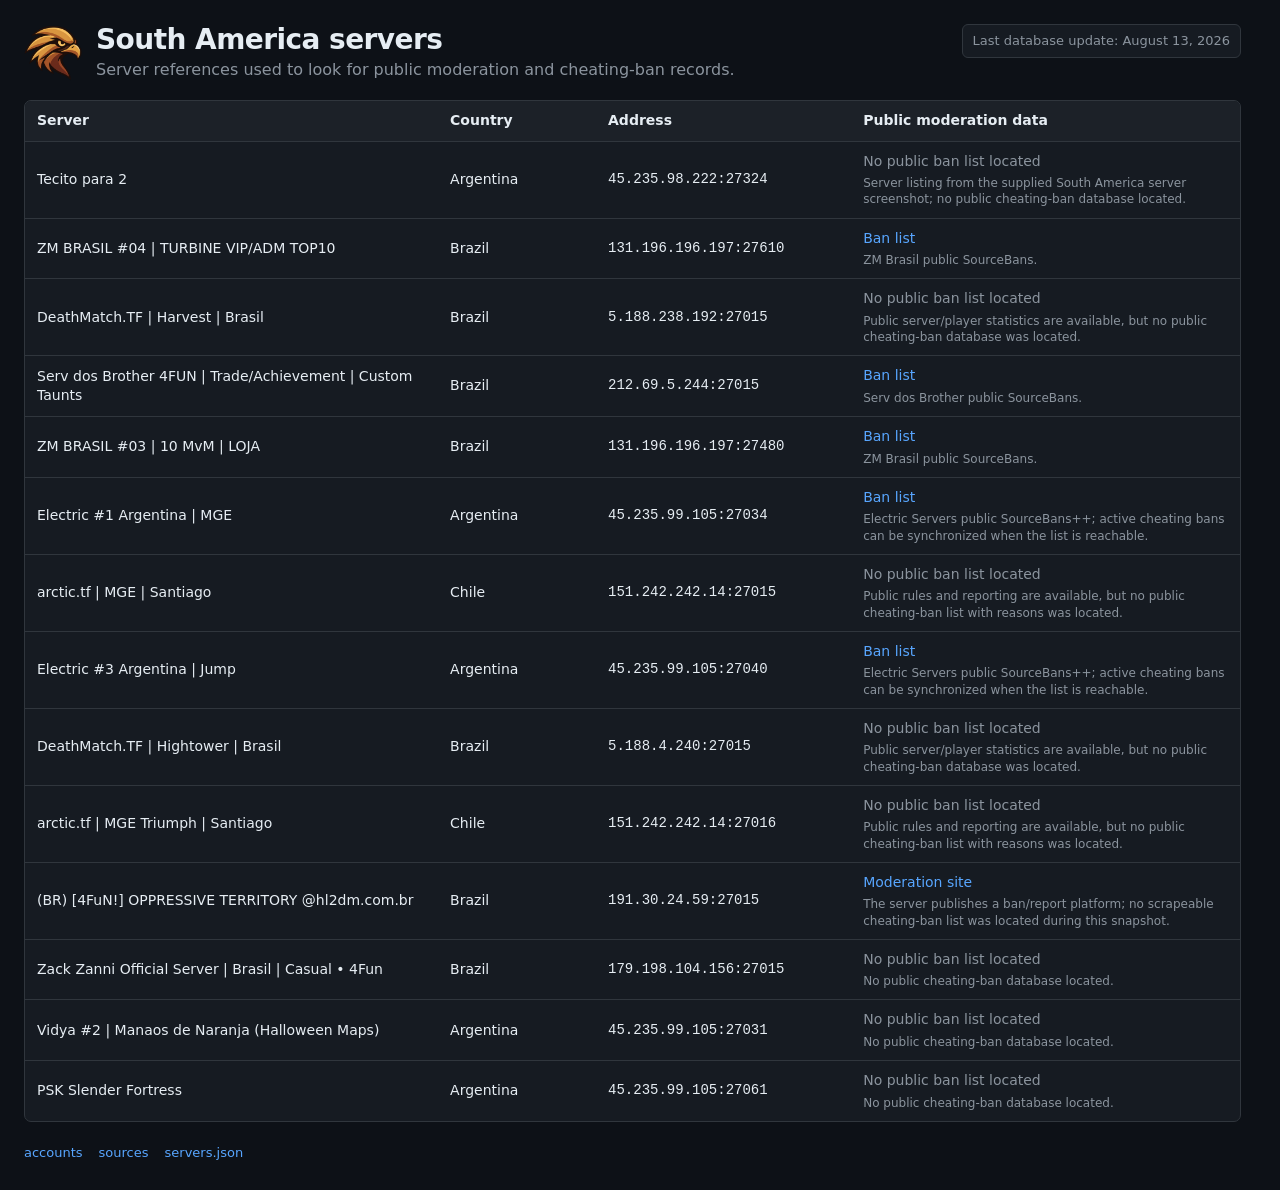
==== docs/servers.html @ b8cc290c "Release TF2 Sentinel database and site overhaul Rename the project to TF2 Sentinel, rebuild the GitH" ====
<!doctype html>
<html lang="en">
<head>
<meta charset="utf-8">
<meta name="viewport" content="width=device-width,initial-scale=1">
<meta name="description" content="South American TF2 server references tracked by TF2 Sentinel.">
<meta name="theme-color" content="#0d1117">
<title>South America servers · TF2 Sentinel</title>
<link rel="icon" href="favicon.ico" sizes="any">
<link rel="icon" type="image/png" sizes="32x32" href="assets/favicon-32.png">
<link rel="stylesheet" href="style.css">
</head>
<body>
<main class="page-shell">
<header class="site-header">
  <div class="brand"><img class="brand-logo" src="assets/sentinel-logo.png" alt="" width="58" height="58"><div><h1>South America servers</h1><p>Server references used to look for public moderation and cheating-ban records.</p></div></div>
  <div class="db-update" id="last-update">Last database update: —</div>
</header>
<div class="table-wrap"><table class="server-table"><thead><tr><th>Server</th><th>Country</th><th>Address</th><th>Public moderation data</th></tr></thead><tbody id="rows"></tbody></table></div>
<footer class="site-footer"><a href="index.html">accounts</a><a href="sources.html">sources</a><a href="data/servers.json">servers.json</a></footer>
</main>
<script>
'use strict';
const esc=v=>String(v??'').replace(/[&<>"']/g,c=>({'&':'&amp;','<':'&lt;','>':'&gt;','"':'&quot;',"'":'&#39;'})[c]);
Promise.all([fetch('data/servers.json').then(r=>r.json()),fetch('data/meta.json',{cache:'no-store'}).then(r=>r.json())]).then(([data,meta])=>{
 document.getElementById('last-update').textContent=`Last database update: ${meta.last_database_update_display||'—'}`;
 document.getElementById('rows').innerHTML=data.map(row=>{
 const linkLabel=/sourcebans|banlist/i.test(`${row.public_moderation_url||''} ${row.notes||''}`)?'Ban list':'Moderation site';
 const link=row.public_moderation_url?`<a href="${esc(row.public_moderation_url)}" target="_blank" rel="noreferrer">${linkLabel}</a>`:`<span class="muted">No public ban list located</span>`;
 const note=row.notes?`<div class="server-note">${esc(row.notes)}</div>`:'';
 return `<tr><td>${esc(row.server_name)}</td><td>${esc(row.country)}</td><td class="mono">${esc(row.address)}</td><td>${link}${note}</td></tr>`;
}).join('');
});
</script>
</body>
</html>
---- docs/style.css ----
:root {
  --sticky-tools-height: 96px;
  color-scheme: dark;
  --bg: #0d1117;
  --panel: #161b22;
  --panel-2: #1c2128;
  --panel-3: #22272e;
  --border: #30363d;
  --border-strong: #444c56;
  --text: #e6edf3;
  --muted: #8b949e;
  --link: #58a6ff;
  --accent: #d58b32;
  --accent-soft: rgba(213, 139, 50, 0.12);
}

* { box-sizing: border-box; }
html { scrollbar-gutter: stable; }
body {
  margin: 0;
  background: var(--bg);
  color: var(--text);
  font-family: system-ui, -apple-system, BlinkMacSystemFont, "Segoe UI", sans-serif;
  line-height: 1.4;
}
button, input, select { font: inherit; }
a { color: var(--link); text-decoration: none; }
a:hover { text-decoration: underline; }
.sr-only { position: absolute; width: 1px; height: 1px; padding: 0; margin: -1px; overflow: hidden; clip: rect(0,0,0,0); white-space: nowrap; border: 0; }
.muted { color: var(--muted); }
.mono { font-family: ui-monospace, SFMono-Regular, Consolas, "Liberation Mono", monospace; font-variant-numeric: tabular-nums; }

.page-shell { width: min(1540px, 100%); margin: 0 auto; padding: 24px; }
.site-header { display: flex; justify-content: space-between; align-items: flex-start; gap: 24px; margin-bottom: 18px; }
.brand { display: flex; align-items: center; gap: 14px; min-width: 0; }
.brand-logo { flex: 0 0 auto; object-fit: contain; }
.site-header h1 { margin: 0 0 3px; font-size: 28px; line-height: 1.15; letter-spacing: -0.02em; }
.site-header p { margin: 0; color: var(--muted); }
.db-update { flex: 0 0 auto; padding: 7px 10px; border: 1px solid var(--border); border-radius: 6px; background: var(--panel); color: var(--muted); font-size: 13px; font-variant-numeric: tabular-nums; }

.sticky-tools { position: sticky; top: 0; z-index: 20; margin: 0 -8px 10px; padding: 8px; background: color-mix(in srgb, var(--bg) 94%, transparent); backdrop-filter: blur(8px); border-bottom: 1px solid transparent; }
.controls { display: grid; grid-template-columns: minmax(240px, 1fr) 210px; gap: 10px; }
.controls input, .controls select { width: 100%; height: 44px; padding: 0 12px; color: var(--text); background: var(--panel); border: 1px solid var(--border); border-radius: 6px; outline: none; }
.controls input:focus, .controls select:focus { border-color: var(--border-strong); box-shadow: 0 0 0 2px rgba(88,166,255,.12); }
.result-bar { min-height: 36px; display: flex; justify-content: space-between; align-items: center; gap: 14px; padding: 7px 2px 0; }
.stats { color: var(--muted); font-size: 14px; font-variant-numeric: tabular-nums; }
.pager { display: flex; align-items: center; gap: 8px; color: var(--muted); font-size: 13px; white-space: nowrap; }
.pager button { min-width: 72px; padding: 5px 9px; border: 1px solid var(--border); border-radius: 5px; color: var(--text); background: var(--panel); cursor: pointer; }
.pager button:hover:not(:disabled) { background: var(--panel-2); }
.pager button:disabled { opacity: .45; cursor: default; }
.bottom-bar { display: flex; justify-content: flex-end; margin-top: 10px; }

.table-wrap { overflow-x: auto; border: 1px solid var(--border); border-radius: 7px; background: var(--panel); scroll-margin-top: 118px; }
.account-table { width: 100%; min-width: 960px; border-collapse: collapse; table-layout: fixed; font-size: 14px; }
.account-table .col-player { width: 28%; }
.account-table .col-steamid { width: 19%; }
.account-table .col-confidence { width: 16%; }
.account-table .col-links { width: 11%; }
.account-table .col-source { width: 26%; }
th, td { padding: 10px 12px; border-bottom: 1px solid var(--border); text-align: left; vertical-align: middle; }
th { background: var(--panel-2); font-weight: 600; white-space: nowrap; }
tbody tr:last-child td { border-bottom: 0; }
.account-row:hover { background: #1a2028; }
.account-row.expanded { background: #1a2028; }

.player-cell { min-width: 0; display: flex; align-items: center; gap: 10px; }
.avatar { width: 40px; height: 40px; flex: 0 0 40px; border: 1px solid var(--border); border-radius: 4px; background: var(--panel-2); object-fit: cover; }
.player-name { min-width: 0; overflow: hidden; text-overflow: ellipsis; white-space: nowrap; }
.steamid { display: block; overflow: hidden; text-overflow: ellipsis; white-space: nowrap; color: #c9d1d9; }
.confidence { display: inline-flex; align-items: baseline; gap: 6px; max-width: 100%; padding: 4px 8px; border: 1px solid var(--border); border-radius: 999px; white-space: nowrap; font-variant-numeric: tabular-nums; }
.confidence span { color: var(--muted); }
.confidence-very_high, .confidence-high { border-color: #5a4a34; background: var(--accent-soft); }
.profile-links { display: flex; gap: 9px; white-space: nowrap; }

.source-summary { min-width: 0; display: flex; align-items: center; gap: 7px; }
.source-badge { flex: 0 0 auto; display: inline-block; padding: 2px 6px; border: 1px solid var(--border-strong); border-radius: 4px; color: var(--muted); background: var(--panel-3); font-size: 11px; line-height: 1.35; white-space: nowrap; }
.signal-badge { flex: 0 0 auto; display: inline-block; padding: 2px 6px; border: 1px solid #6b4b26; border-radius: 4px; color: #e6b873; background: rgba(213,139,50,.08); font-size: 11px; line-height: 1.35; white-space: nowrap; }
.source-link, .source-name { min-width: 0; overflow: hidden; text-overflow: ellipsis; white-space: nowrap; }
.more-sources { flex: 0 0 auto; padding: 2px 7px; border: 1px solid var(--border); border-radius: 999px; color: var(--text); background: transparent; cursor: pointer; font-size: 12px; }
.more-sources:hover { background: var(--panel-3); }
.detail-row td { padding: 0; background: #11161c; }
.detail-panel { display: grid; grid-template-columns: minmax(0, 1.35fr) minmax(280px, .65fr); gap: 24px; padding: 14px 18px 16px 62px; }
.detail-panel strong { font-size: 12px; color: var(--muted); font-weight: 600; text-transform: uppercase; letter-spacing: .04em; }
.source-list { margin: 8px 0 0; padding: 0; display: grid; gap: 7px; list-style: none; }
.source-list li { min-width: 0; display: flex; align-items: center; gap: 8px; }
.detail-meta { display: grid; gap: 8px; }
.detail-meta > div { display: grid; grid-template-columns: 130px minmax(0, 1fr); gap: 10px; align-items: baseline; }
.flag-list { display: flex; flex-wrap: wrap; gap: 5px; }
.flag-chip { display: inline-block; padding: 1px 6px; border: 1px solid var(--border); border-radius: 4px; font-size: 11px; color: var(--muted); }

.site-footer { display: flex; flex-wrap: wrap; gap: 8px 16px; margin: 22px 0 4px; font-size: 13px; color: var(--muted); }

.source-table { width: 100%; min-width: 1080px; border-collapse: collapse; table-layout: fixed; font-size: 14px; }
.source-table th:nth-child(1), .source-table td:nth-child(1) { width: 52px; }
.source-table th:nth-child(2), .source-table td:nth-child(2) { width: 28%; }
.source-table th:nth-child(3), .source-table td:nth-child(3) { width: 17%; }
.source-table th:nth-child(4), .source-table td:nth-child(4) { width: 12%; }
.source-table th:nth-child(5), .source-table td:nth-child(5) { width: 82px; }
.source-table th:nth-child(6), .source-table td:nth-child(6) { width: 72px; }
.source-table th:nth-child(7), .source-table td:nth-child(7) { width: 72px; }
.source-table td { overflow-wrap: anywhere; }

.server-table { width: 100%; min-width: 900px; border-collapse: collapse; table-layout: fixed; font-size: 14px; }
.server-table th:nth-child(1), .server-table td:nth-child(1) { width: 34%; }
.server-table th:nth-child(2), .server-table td:nth-child(2) { width: 13%; }
.server-table th:nth-child(3), .server-table td:nth-child(3) { width: 21%; }
.server-table th:nth-child(4), .server-table td:nth-child(4) { width: 32%; }
.server-table td { overflow-wrap: anywhere; }
.server-note { margin-top: 4px; color: var(--muted); font-size: 12px; line-height: 1.35; }

@media (max-width: 900px) {
  .page-shell { padding: 16px; }
  .site-header { align-items: stretch; }
  .db-update { align-self: flex-start; }
  .detail-panel { grid-template-columns: 1fr; padding-left: 18px; }
}

@media (max-width: 680px) {
  :root { --sticky-tools-height: 150px; }
  .page-shell { padding: 12px; }
  .site-header { flex-direction: column; gap: 12px; }
  .brand-logo { width: 48px; height: 48px; }
  .site-header h1 { font-size: 24px; }
  .controls { grid-template-columns: 1fr; }
  .result-bar { align-items: flex-start; flex-direction: column; gap: 5px; }
  .sticky-tools { top: 0; margin-inline: -4px; padding-inline: 4px; }
  .bottom-bar { justify-content: flex-start; }

  .accounts-page .table-wrap { overflow: visible; border: 0; background: transparent; }
  .account-table { display: block; min-width: 0; font-size: 14px; }
  .account-table colgroup, .account-table thead { display: none; }
  .account-table tbody { display: grid; gap: 10px; }
  .account-table tr.account-row { display: block; overflow: hidden; border: 1px solid var(--border); border-radius: 7px; background: var(--panel); }
  .account-table tr.account-row:hover, .account-table tr.account-row.expanded { background: var(--panel); }
  .account-table tr.account-row td { display: grid; grid-template-columns: 90px minmax(0, 1fr); gap: 10px; align-items: center; min-width: 0; padding: 9px 12px; border-bottom: 1px solid var(--border); }
  .account-table tr.account-row td:last-child { border-bottom: 0; }
  .account-table tr.account-row td::before { color: var(--muted); font-size: 11px; font-weight: 600; letter-spacing: .04em; text-transform: uppercase; }
  .account-table tr.account-row td:nth-child(1) { display: block; padding-block: 10px; }
  .account-table tr.account-row td:nth-child(1)::before { display: none; }
  .account-table tr.account-row td:nth-child(2)::before { content: "SteamID64"; }
  .account-table tr.account-row td:nth-child(3)::before { content: "Confidence"; }
  .account-table tr.account-row td:nth-child(4)::before { content: "Links"; }
  .account-table tr.account-row td:nth-child(5)::before { content: "Source"; }
  .steamid { text-overflow: clip; }
  .profile-links { flex-wrap: wrap; }
  .source-summary { flex-wrap: wrap; }
  .source-link, .source-name { max-width: 100%; }

  .account-table tr.detail-row { display: block; margin-top: -10px; overflow: hidden; border: 1px solid var(--border); border-top: 0; border-radius: 0 0 7px 7px; background: #11161c; }
  .account-table tr.detail-row td { display: block; padding: 0; border: 0; }
  .detail-panel { display: grid; grid-template-columns: 1fr; gap: 16px; padding: 14px; }
  .detail-meta > div { grid-template-columns: 120px minmax(0, 1fr); }
}
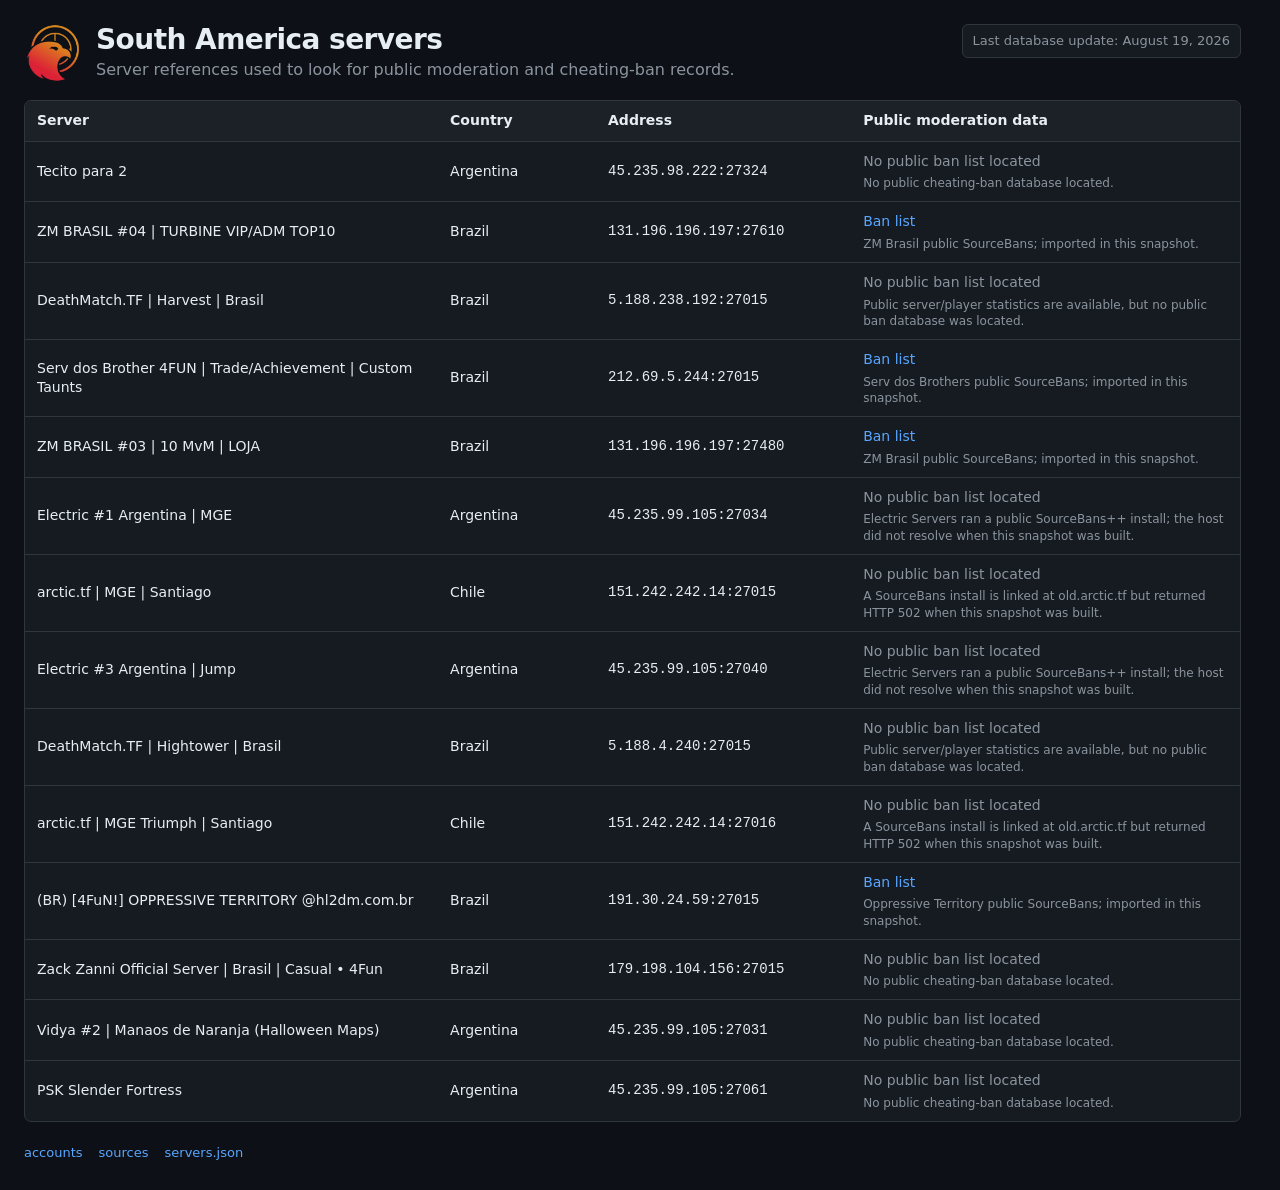
==== commit cabb573d: "Restore logo transparency and complete icon coverage Regenerate every logo asset from the transparen" ====
--- a/docs/servers.html
+++ b/docs/servers.html
@@ -8,6 +8,7 @@
 <title>South America servers · TF2 Sentinel</title>
 <link rel="icon" href="favicon.ico" sizes="any">
 <link rel="icon" type="image/png" sizes="32x32" href="assets/favicon-32.png">
+<link rel="apple-touch-icon" href="assets/favicon-180.png">
 <link rel="stylesheet" href="style.css">
 </head>
 <body>
--- a/docs/style.css
+++ b/docs/style.css
@@ -1,5 +1,4 @@
 :root {
-  --sticky-tools-height: 96px;
   color-scheme: dark;
   --bg: #0d1117;
   --panel: #161b22;
@@ -26,6 +25,7 @@
 button, input, select { font: inherit; }
 a { color: var(--link); text-decoration: none; }
 a:hover { text-decoration: underline; }
+:focus-visible { outline: 2px solid var(--link); outline-offset: 2px; border-radius: 4px; }
 .sr-only { position: absolute; width: 1px; height: 1px; padding: 0; margin: -1px; overflow: hidden; clip: rect(0,0,0,0); white-space: nowrap; border: 0; }
 .muted { color: var(--muted); }
 .mono { font-family: ui-monospace, SFMono-Regular, Consolas, "Liberation Mono", monospace; font-variant-numeric: tabular-nums; }
@@ -70,6 +70,8 @@
 .confidence { display: inline-flex; align-items: baseline; gap: 6px; max-width: 100%; padding: 4px 8px; border: 1px solid var(--border); border-radius: 999px; white-space: nowrap; font-variant-numeric: tabular-nums; }
 .confidence span { color: var(--muted); }
 .confidence-very_high, .confidence-high { border-color: #5a4a34; background: var(--accent-soft); }
+.confidence-none { border-style: dashed; color: var(--muted); }
+.no-weight { flex: 0 0 auto; font-size: 11px; }
 .profile-links { display: flex; gap: 9px; white-space: nowrap; }
 
 .source-summary { min-width: 0; display: flex; align-items: center; gap: 7px; }
@@ -116,7 +118,6 @@
 }
 
 @media (max-width: 680px) {
-  :root { --sticky-tools-height: 150px; }
   .page-shell { padding: 12px; }
   .site-header { flex-direction: column; gap: 12px; }
   .brand-logo { width: 48px; height: 48px; }
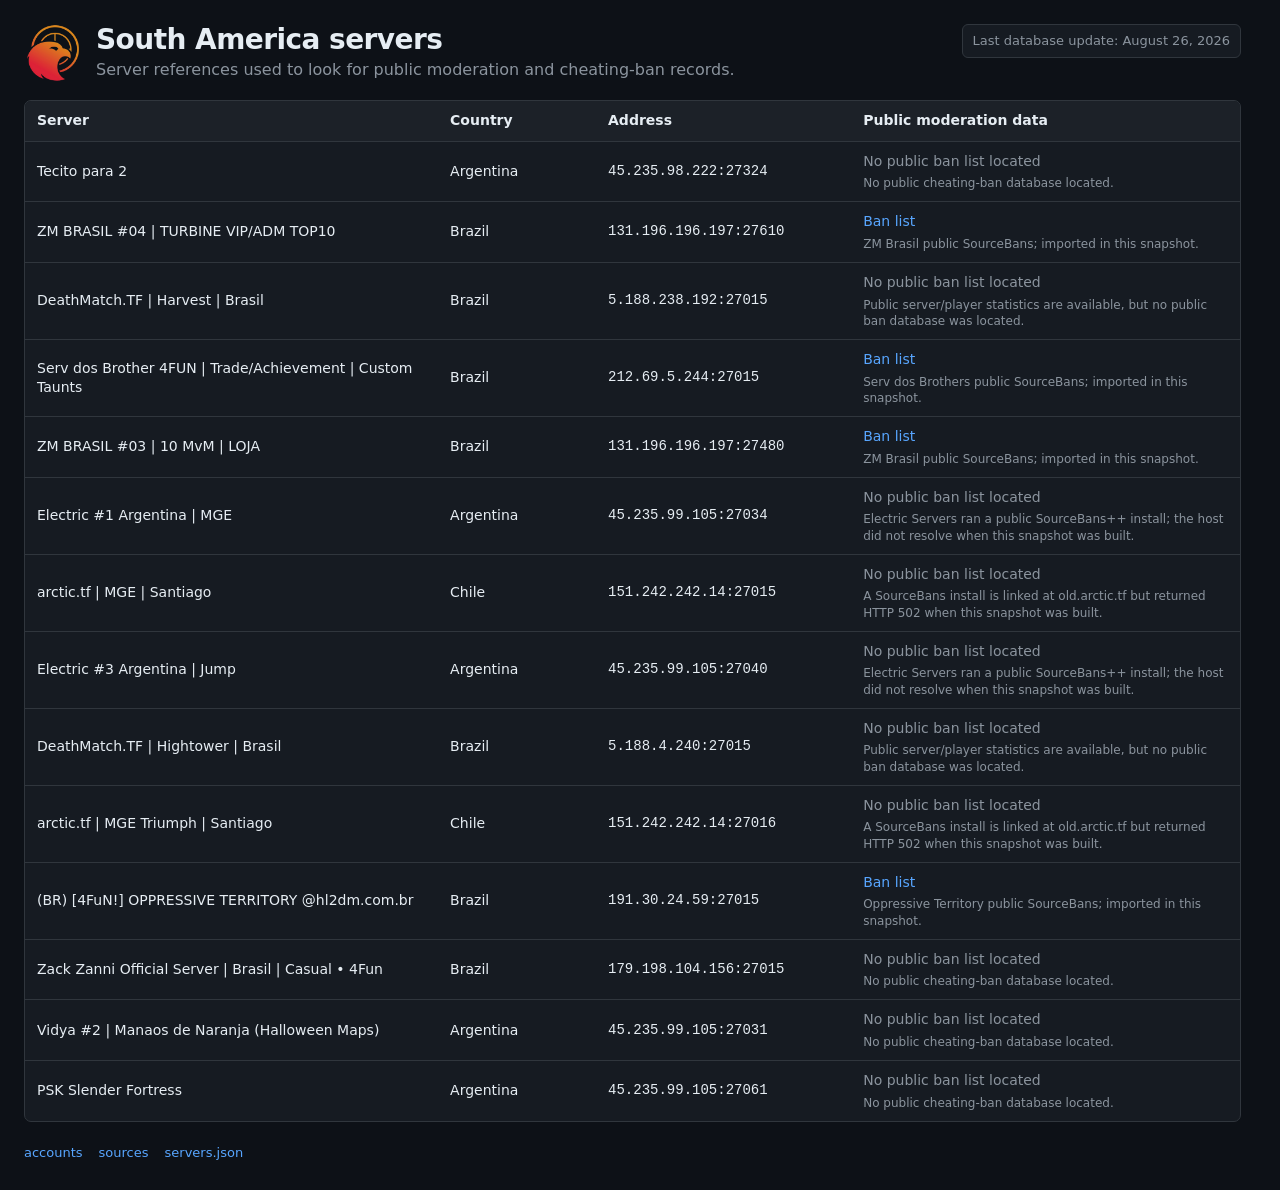
==== commit 4244ed67: "Rebuild the profile pipeline and import community bans through SteamHistory Avatars used to be fetch" ====
--- a/docs/servers.html
+++ b/docs/servers.html
@@ -20,17 +20,31 @@
 <div class="table-wrap"><table class="server-table"><thead><tr><th>Server</th><th>Country</th><th>Address</th><th>Public moderation data</th></tr></thead><tbody id="rows"></tbody></table></div>
 <footer class="site-footer"><a href="index.html">accounts</a><a href="sources.html">sources</a><a href="data/servers.json">servers.json</a></footer>
 </main>
+<script src="lib/sentinel-data.js" defer></script>
 <script>
 'use strict';
-const esc=v=>String(v??'').replace(/[&<>"']/g,c=>({'&':'&amp;','<':'&lt;','>':'&gt;','"':'&quot;',"'":'&#39;'})[c]);
-Promise.all([fetch('data/servers.json').then(r=>r.json()),fetch('data/meta.json',{cache:'no-store'}).then(r=>r.json())]).then(([data,meta])=>{
- document.getElementById('last-update').textContent=`Last database update: ${meta.last_database_update_display||'—'}`;
- document.getElementById('rows').innerHTML=data.map(row=>{
- const linkLabel=/sourcebans|banlist/i.test(`${row.public_moderation_url||''} ${row.notes||''}`)?'Ban list':'Moderation site';
- const link=row.public_moderation_url?`<a href="${esc(row.public_moderation_url)}" target="_blank" rel="noreferrer">${linkLabel}</a>`:`<span class="muted">No public ban list located</span>`;
- const note=row.notes?`<div class="server-note">${esc(row.notes)}</div>`:'';
- return `<tr><td>${esc(row.server_name)}</td><td>${esc(row.country)}</td><td class="mono">${esc(row.address)}</td><td>${link}${note}</td></tr>`;
-}).join('');
+document.addEventListener('DOMContentLoaded', function () {
+  var esc = SentinelData.escapeHtml;
+  Promise.all([
+    fetch('data/servers.json').then(function (r) { return r.json(); }),
+    fetch('data/meta.json').then(function (r) { return r.json(); }).catch(function () { return {}; })
+  ]).then(function (loaded) {
+    var servers = loaded[0];
+    var meta = loaded[1];
+    document.getElementById('last-update').textContent =
+      'Last database update: ' + (meta.last_database_update_display || '\u2014');
+    document.getElementById('rows').innerHTML = servers.map(function (row) {
+      var url = SentinelData.safeUrl(row.public_moderation_url);
+      var label = /sourcebans|banlist/i.test((row.public_moderation_url || '') + ' ' + (row.notes || ''))
+        ? 'Ban list' : 'Moderation site';
+      var link = url
+        ? '<a href="' + esc(url) + '" target="_blank" rel="noreferrer">' + label + '</a>'
+        : '<span class="muted">No public ban list located</span>';
+      var note = row.notes ? '<div class="server-note">' + esc(row.notes) + '</div>' : '';
+      return '<tr><td>' + esc(row.server_name) + '</td><td>' + esc(row.country) + '</td>'
+        + '<td class="mono">' + esc(row.address) + '</td><td>' + link + note + '</td></tr>';
+    }).join('');
+  });
 });
 </script>
 </body>
--- a/docs/style.css
+++ b/docs/style.css
@@ -37,6 +37,7 @@
 .site-header h1 { margin: 0 0 3px; font-size: 28px; line-height: 1.15; letter-spacing: -0.02em; }
 .site-header p { margin: 0; color: var(--muted); }
 .db-update { flex: 0 0 auto; padding: 7px 10px; border: 1px solid var(--border); border-radius: 6px; background: var(--panel); color: var(--muted); font-size: 13px; font-variant-numeric: tabular-nums; }
+.db-update-secondary:not(:empty) { margin-top: 3px; opacity: .8; }
 
 .sticky-tools { position: sticky; top: 0; z-index: 20; margin: 0 -8px 10px; padding: 8px; background: color-mix(in srgb, var(--bg) 94%, transparent); backdrop-filter: blur(8px); border-bottom: 1px solid transparent; }
 .controls { display: grid; grid-template-columns: minmax(240px, 1fr) 210px; gap: 10px; }
